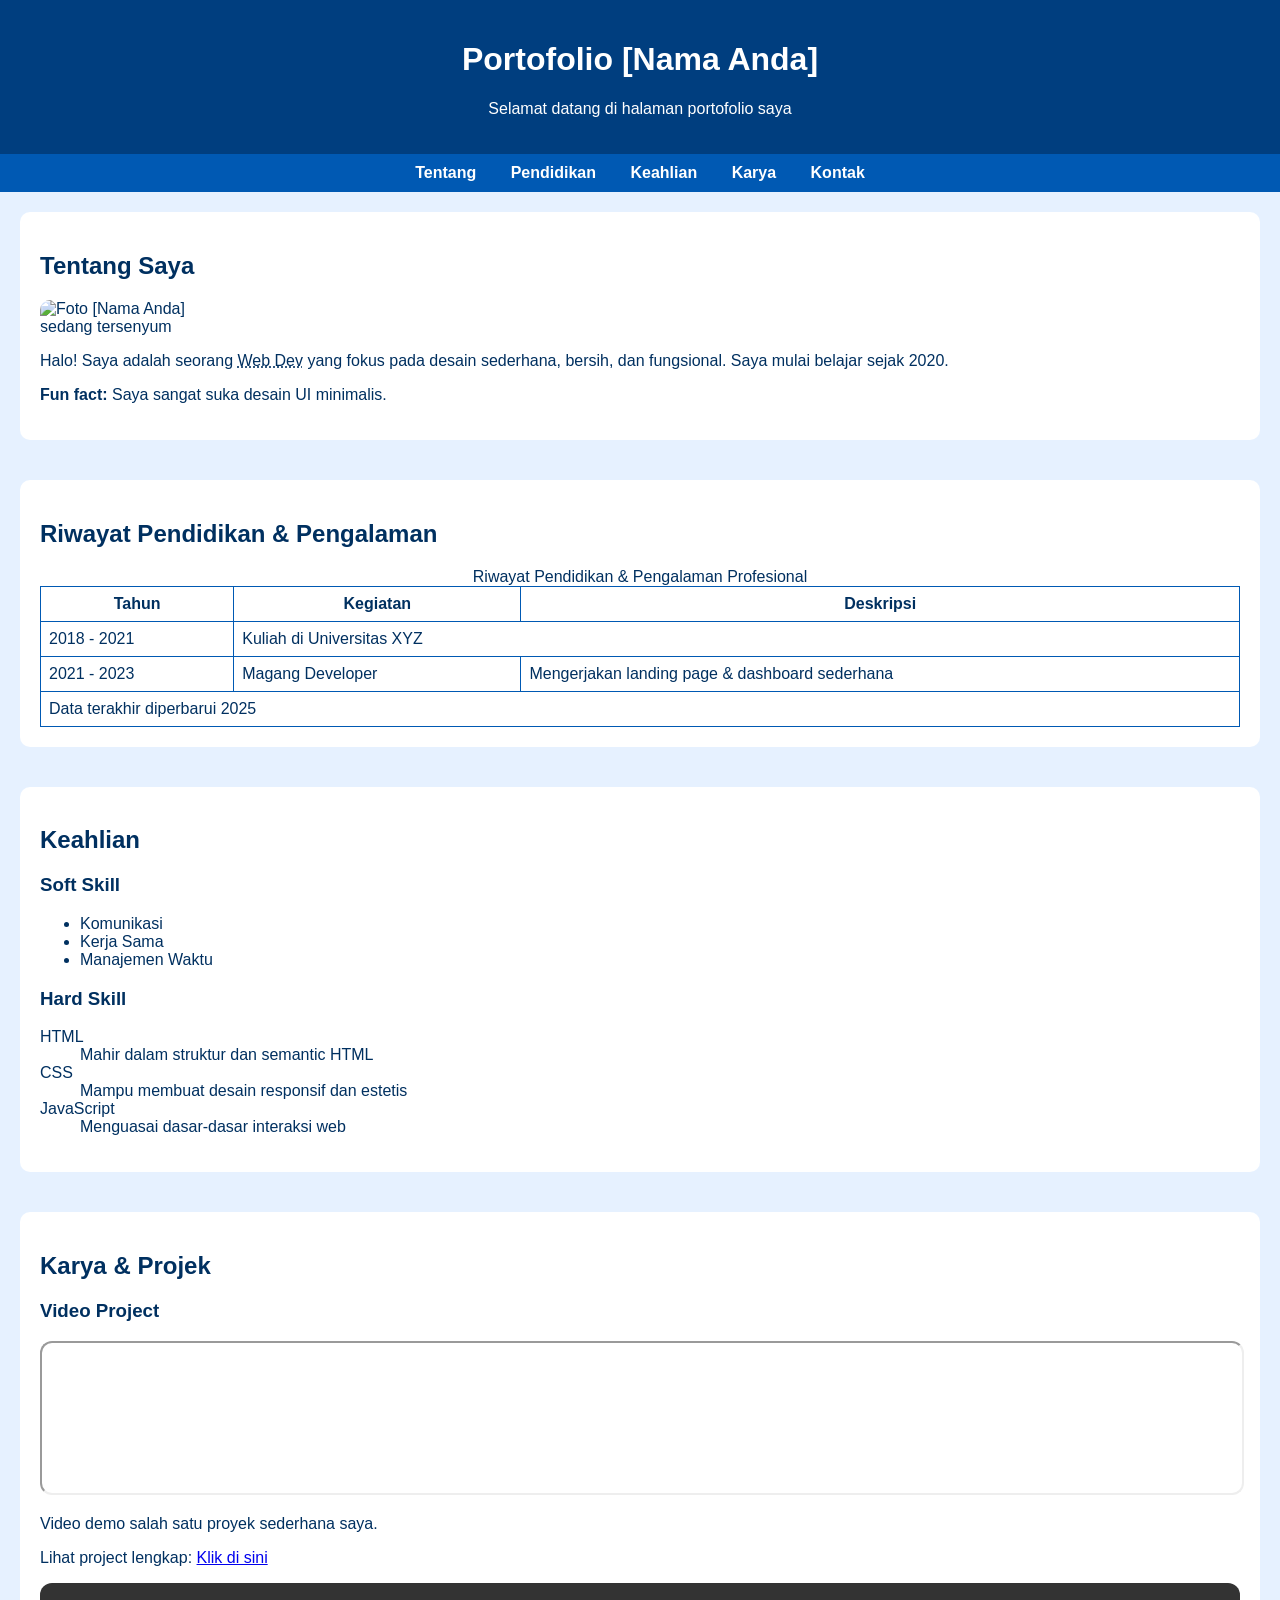
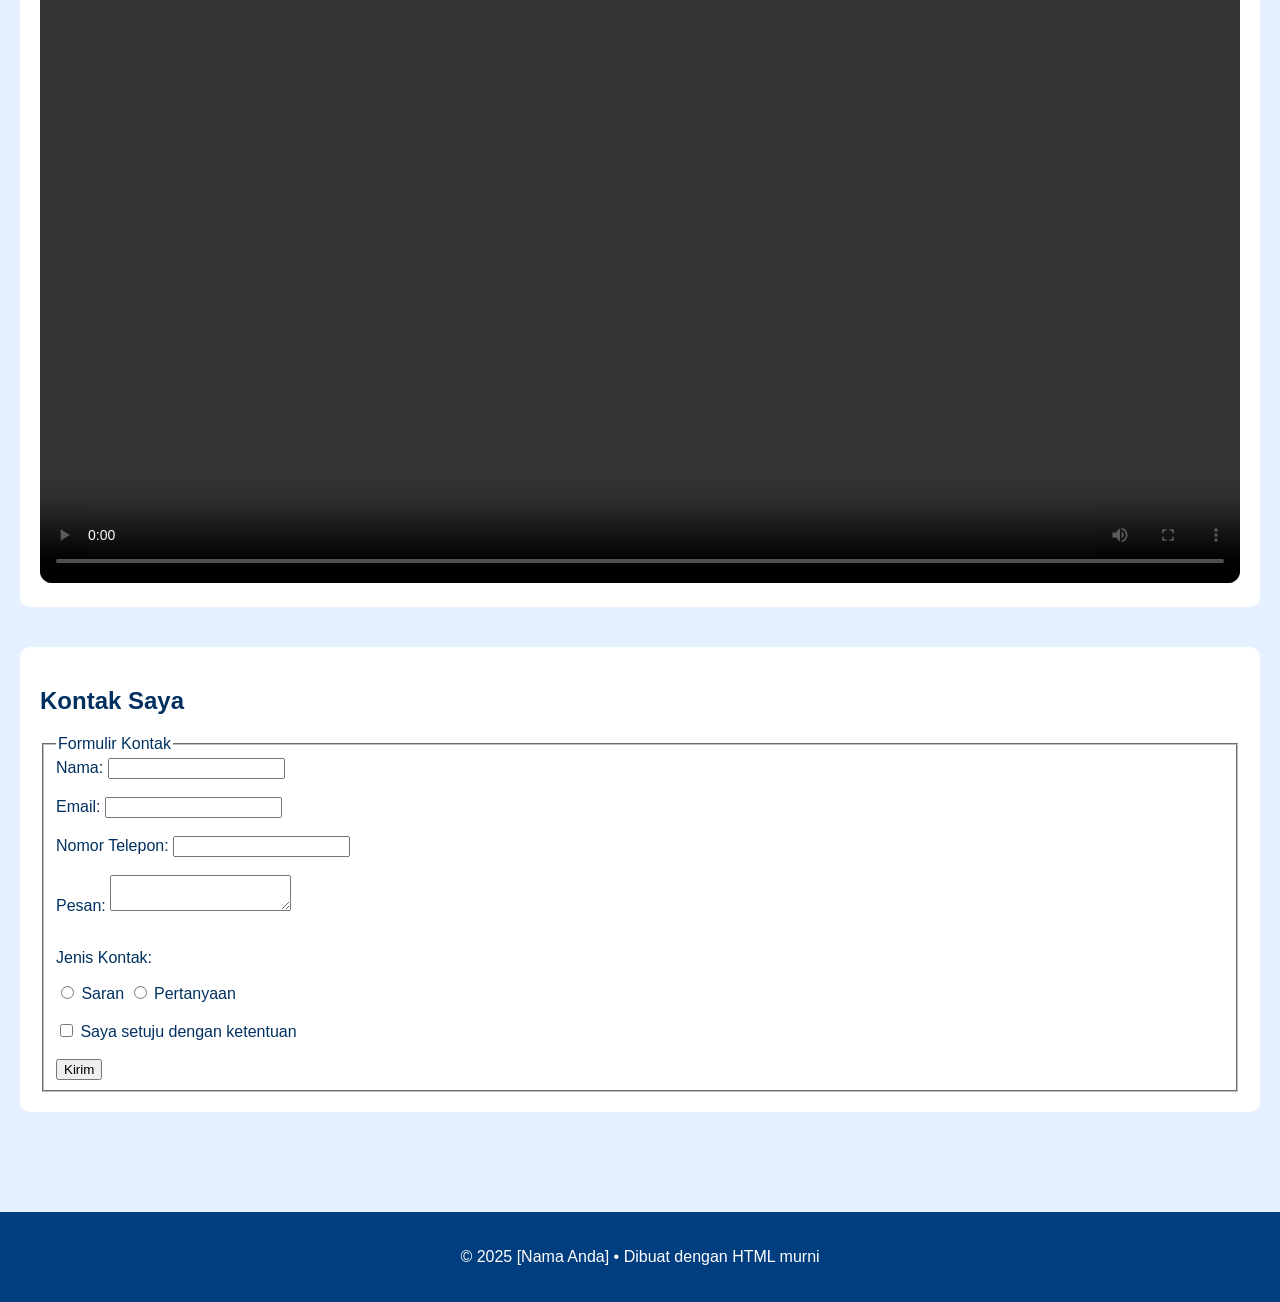
==== index.html @ c222620c "Add files via upload" ====
<!DOCTYPE html>
<html lang="id">

<head>
    <!-- SEO BASIC -->
    <meta charset="UTF-8">
    <meta name="description" content="Portofolio pribadi [Nama Anda] berisi informasi diri, pengalaman, keahlian, dan karya.">
    <meta name="viewport" content="width=device-width, initial-scale=1.0">

    <!-- OPEN GRAPH -->
    <meta property="og:title" content="Portofolio: [Nama Anda]">
    <meta property="og:image" content="lokasi-foto.jpg">

    <title>Portofolio - [Nama Anda]</title>

    <!-- LINK KE CSS -->
    <link rel="stylesheet" href="style.css">
</head>

<body>

    <!-- HEADER -->
    <header>
        <h1 tabindex="0">Portofolio [Nama Anda]</h1>
        <p>Selamat datang di halaman portofolio saya</p>
    </header>

    <!-- NAVIGATION -->
    <nav aria-label="Navigasi utama">
        <a href="#tentang">Tentang</a>
        <a href="#pendidikan">Pendidikan</a>
        <a href="#keahlian">Keahlian</a>
        <a href="#karya">Karya</a>
        <a href="#kontak">Kontak</a>
    </nav>

    <!-- MAIN CONTENT -->
    <main>

        <!-- SECTION TENTANG -->
        <section id="tentang">
            <article>
                <h2>Tentang Saya</h2>
                <img src="foto.jpg" alt="Foto [Nama Anda] sedang tersenyum" />

                <p>
                    Halo! Saya adalah seorang <abbr title="Web Developer">Web Dev</abbr> yang fokus pada desain sederhana,
                    bersih, dan fungsional. Saya mulai belajar sejak 
                    <time datetime="2020-01-01">2020</time>.
                </p>
            </article>

            <aside aria-label="Informasi tambahan tentang saya">
                <p><strong>Fun fact:</strong> Saya sangat suka desain UI minimalis.</p>
            </aside>
        </section>

        <!-- SECTION RIWAYAT PENDIDIKAN -->
        <section id="pendidikan">
            <h2>Riwayat Pendidikan & Pengalaman</h2>

            <table>
                <caption>Riwayat Pendidikan & Pengalaman Profesional</caption>

                <thead>
                    <tr>
                        <th>Tahun</th>
                        <th>Kegiatan</th>
                        <th>Deskripsi</th>
                    </tr>
                </thead>

                <tbody>
                    <tr>
                        <td>2018 - 2021</td>
                        <td colspan="2">Kuliah di Universitas XYZ</td>
                    </tr>
                    <tr>
                        <td>2021 - 2023</td>
                        <td>Magang Developer</td>
                        <td>Mengerjakan landing page & dashboard sederhana</td>
                    </tr>
                </tbody>

                <tfoot>
                    <tr>
                        <td colspan="3">Data terakhir diperbarui 2025</td>
                    </tr>
                </tfoot>
            </table>
        </section>

        <!-- SECTION KEAHLIAN -->
        <section id="keahlian">
            <h2>Keahlian</h2>

            <h3>Soft Skill</h3>
            <ul>
                <li>Komunikasi</li>
                <li>Kerja Sama</li>
                <li>Manajemen Waktu</li>
            </ul>

            <h3>Hard Skill</h3>
            <dl>
                <dt>HTML</dt>
                <dd>Mahir dalam struktur dan semantic HTML</dd>

                <dt>CSS</dt>
                <dd>Mampu membuat desain responsif dan estetis</dd>

                <dt>JavaScript</dt>
                <dd>Menguasai dasar-dasar interaksi web</dd>
            </dl>
        </section>

        <!-- SECTION KARYA -->
        <section id="karya">
            <h2>Karya & Projek</h2>

            <article>
                <h3>Video Project</h3>
                <iframe src="https://www.youtube.com/embed/ScMzIvxBSi4" 
                        title="Video project contoh" 
                        aria-describedby="deskvid"></iframe>
                <p id="deskvid">Video demo salah satu proyek sederhana saya.</p>

                <p>
                    Lihat project lengkap: 
                    <a href="https://contohproject.com" target="_blank">Klik di sini</a>
                </p>
            </article>

            <video controls>
                <source src="demo.mp4" type="video/mp4">
                Browser Anda tidak mendukung video.
            </video>
        </section>

        <!-- SECTION KONTAK -->
        <section id="kontak">
            <h2>Kontak Saya</h2>

            <form>
                <fieldset>
                    <legend>Formulir Kontak</legend>

                    <label>Nama:
                        <input type="text" name="nama" required minlength="3" maxlength="30">
                    </label><br><br>

                    <label>Email:
                        <input type="email" name="email" required>
                    </label><br><br>

                    <label>Nomor Telepon:
                        <input type="tel" name="nomor" required minlength="8" maxlength="15">
                    </label><br><br>

                    <label>Pesan:
                        <textarea name="pesan" required minlength="5"></textarea>
                    </label><br><br>

                    <p>Jenis Kontak:</p>
                    <label>
                        <input type="radio" name="jenis" value="saran" required> Saran
                    </label>
                    <label>
                        <input type="radio" name="jenis" value="pertanyaan"> Pertanyaan
                    </label>
                    <br><br>

                    <label>
                        <input type="checkbox" required>
                        Saya setuju dengan ketentuan
                    </label>
                    <br><br>

                    <button type="submit">Kirim</button>
                </fieldset>
            </form>
        </section>

    </main>

    <!-- FOOTER -->
    <footer>
        <p>© <time datetime="2025">2025</time> [Nama Anda] • Dibuat dengan HTML murni</p>
    </footer>

</body>

</html>
---- style.css ----
/* STYLE TEMA BIRU UTAMA */
body {
    font-family: Arial, sans-serif;
    background: #e6f1ff;
    margin: 0;
    color: #003060;
}

/* HEADER & FOOTER */
header, footer {
    background: #003e7f;
    color: white;
    padding: 20px;
    text-align: center;
}

/* NAVIGATION */
nav {
    background: #0059b3;
    padding: 10px;
    text-align: center;
}

nav a {
    color: white;
    margin: 0 15px;
    font-weight: bold;
    text-decoration: none;
}

/* MAIN SECTION */
main {
    padding: 20px;
}

section {
    margin-bottom: 40px;
    background: white;
    padding: 20px;
    border-radius: 10px;
}

/* IMAGE */
img {
    max-width: 150px;
    border-radius: 10px;
}

/* TABEL */
table {
    width: 100%;
    border-collapse: collapse;
    margin-top: 15px;
}

table, th, td {
    border: 1px solid #0059b3;
}

th, td {
    padding: 8px;
}

/* IFRAME & VIDEO */
iframe, video {
    width: 100%;
    border-radius: 12px;
}

/* FOOTER MARGIN */
footer {
    margin-top: 40px;
}
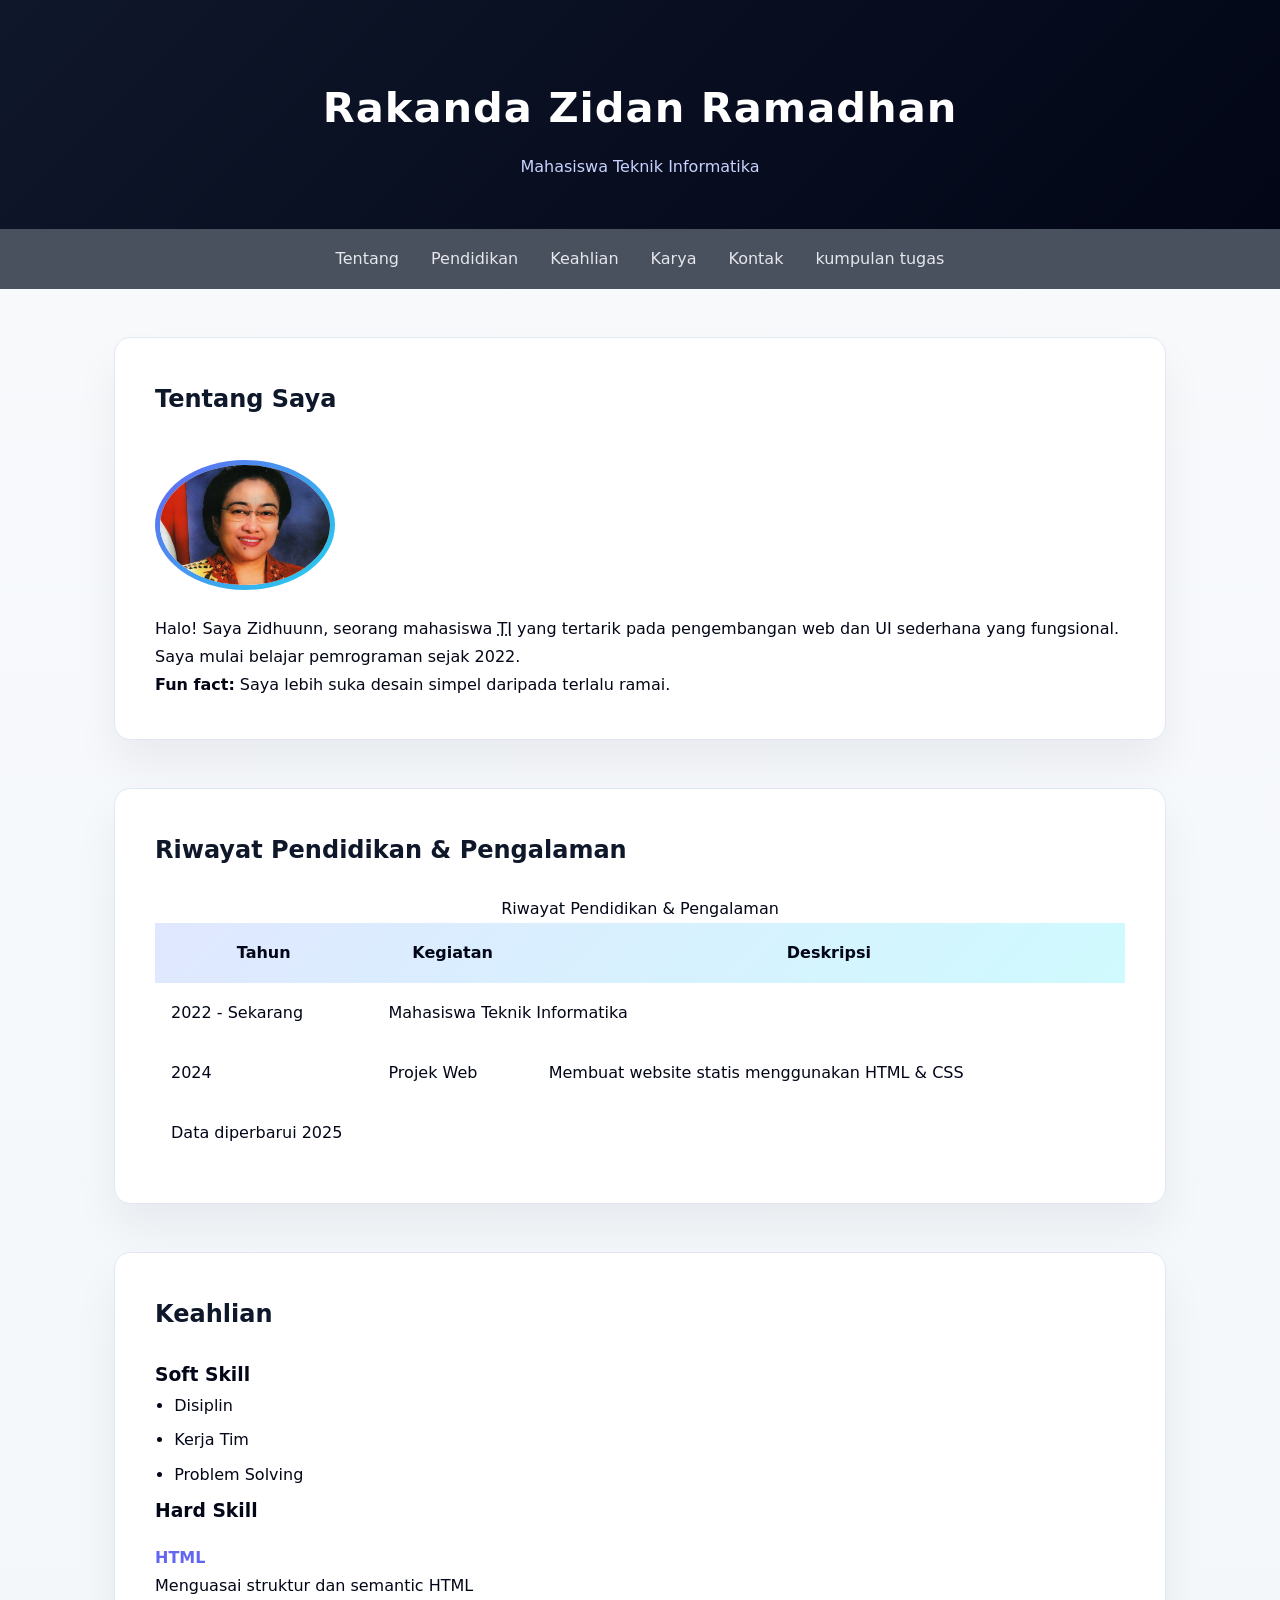
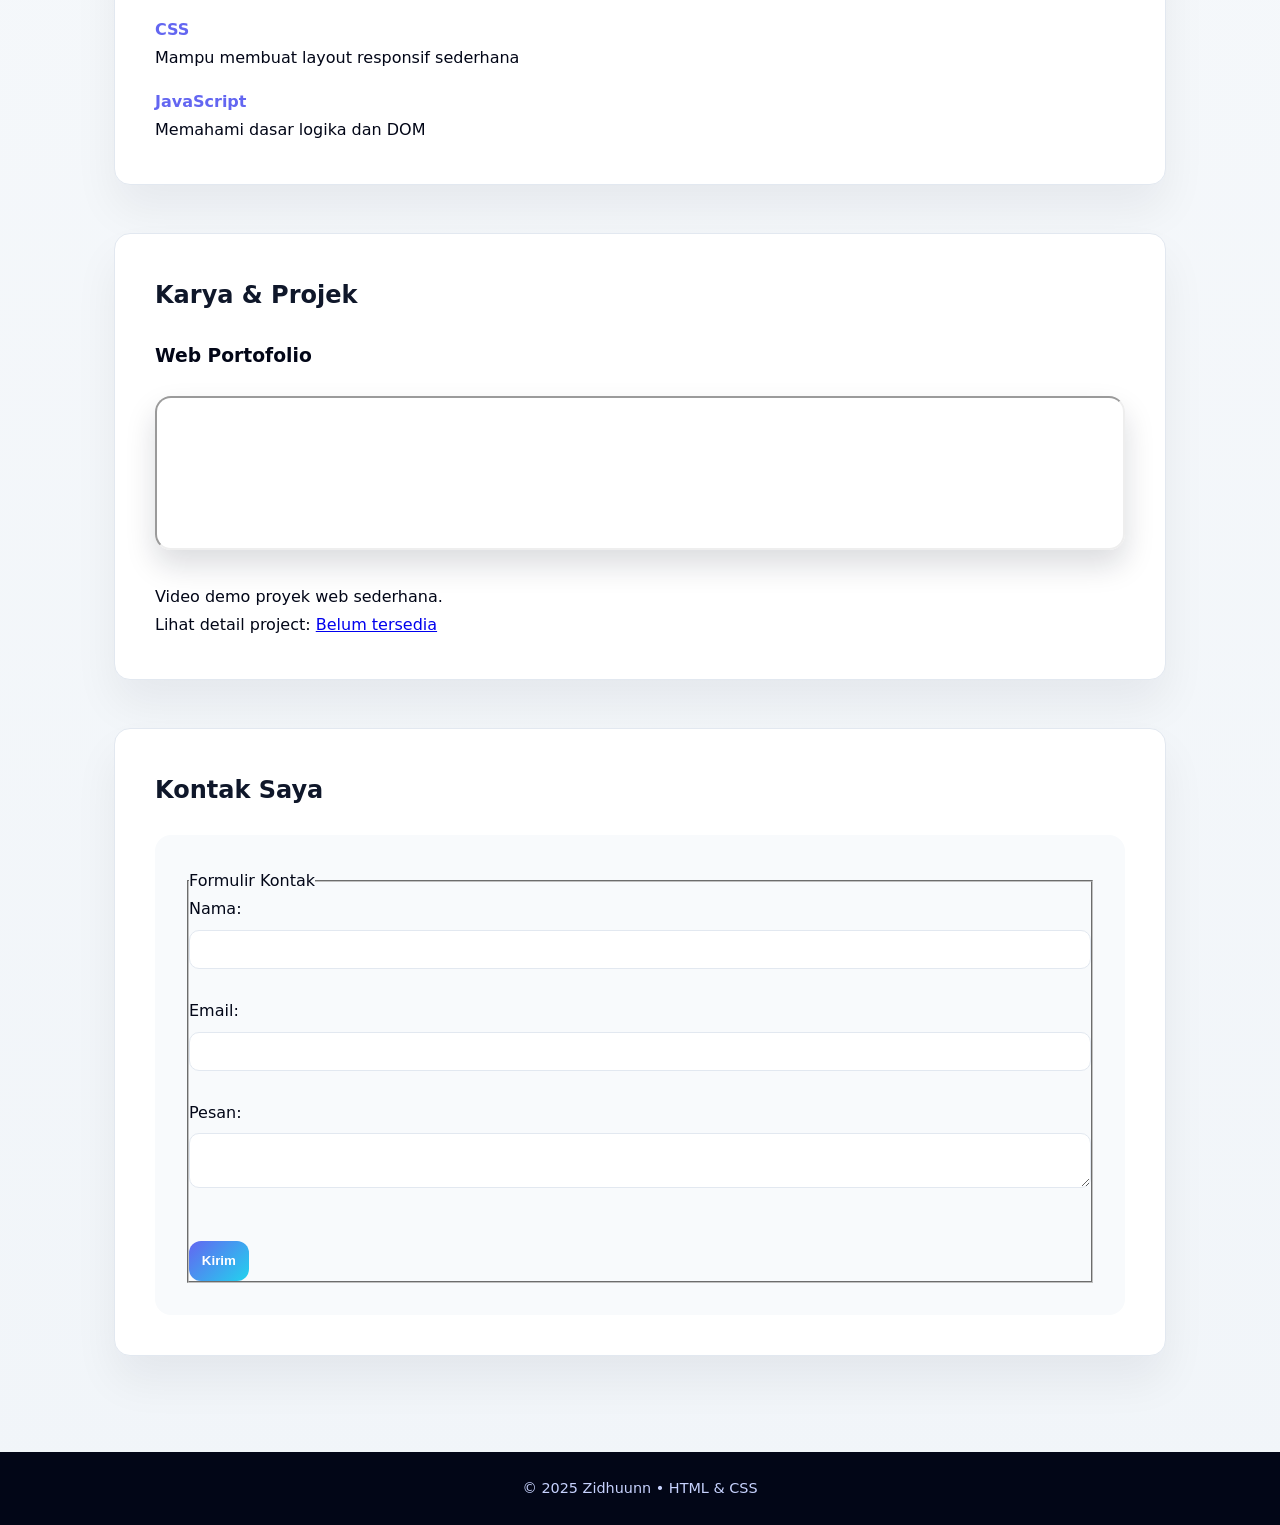
==== commit cb4984d5: "Add files via upload" ====
--- a/index.html
+++ b/index.html
@@ -4,14 +4,14 @@
 <head>
     <!-- SEO BASIC -->
     <meta charset="UTF-8">
-    <meta name="description" content="Portofolio pribadi [Nama Anda] berisi informasi diri, pengalaman, keahlian, dan karya.">
+    <meta name="description" content="Portofolio pribadi Zidhuunn, mahasiswa Teknik Informatika, berisi profil, keahlian, dan karya.">
     <meta name="viewport" content="width=device-width, initial-scale=1.0">
 
     <!-- OPEN GRAPH -->
-    <meta property="og:title" content="Portofolio: [Nama Anda]">
-    <meta property="og:image" content="lokasi-foto.jpg">
+    <meta property="og:title" content="Portofolio: Zidhuunn">
+    <meta property="og:image" content="foto.jpg">
 
-    <title>Portofolio - [Nama Anda]</title>
+    <title>Portofolio - Zidhuunn</title>
 
     <!-- LINK KE CSS -->
     <link rel="stylesheet" href="style.css">
@@ -21,8 +21,8 @@
 
     <!-- HEADER -->
     <header>
-        <h1 tabindex="0">Portofolio [Nama Anda]</h1>
-        <p>Selamat datang di halaman portofolio saya</p>
+        <h1 tabindex="0">Rakanda Zidan Ramadhan</h1>
+        <p>Mahasiswa Teknik Informatika</p>
     </header>
 
     <!-- NAVIGATION -->
@@ -32,6 +32,7 @@
         <a href="#keahlian">Keahlian</a>
         <a href="#karya">Karya</a>
         <a href="#kontak">Kontak</a>
+        <a href="kumpulan tugas/kumpulan tugas.html">kumpulan tugas</a>
     </nav>
 
     <!-- MAIN CONTENT -->
@@ -41,17 +42,18 @@
         <section id="tentang">
             <article>
                 <h2>Tentang Saya</h2>
-                <img src="foto.jpg" alt="Foto [Nama Anda] sedang tersenyum" />
+                <img src="profile.webp" alt="Foto Zidhuunn" />
 
                 <p>
-                    Halo! Saya adalah seorang <abbr title="Web Developer">Web Dev</abbr> yang fokus pada desain sederhana,
-                    bersih, dan fungsional. Saya mulai belajar sejak 
-                    <time datetime="2020-01-01">2020</time>.
+                    Halo! Saya Zidhuunn, seorang mahasiswa <abbr title="Teknik Informatika">TI</abbr> 
+                    yang tertarik pada pengembangan web dan UI sederhana yang fungsional.
+                    Saya mulai belajar pemrograman sejak 
+                    <time datetime="2022-01-01">2022</time>.
                 </p>
             </article>
 
             <aside aria-label="Informasi tambahan tentang saya">
-                <p><strong>Fun fact:</strong> Saya sangat suka desain UI minimalis.</p>
+                <p><strong>Fun fact:</strong> Saya lebih suka desain simpel daripada terlalu ramai.</p>
             </aside>
         </section>
 
@@ -60,7 +62,7 @@
             <h2>Riwayat Pendidikan & Pengalaman</h2>
 
             <table>
-                <caption>Riwayat Pendidikan & Pengalaman Profesional</caption>
+                <caption>Riwayat Pendidikan & Pengalaman</caption>
 
                 <thead>
                     <tr>
@@ -72,19 +74,19 @@
 
                 <tbody>
                     <tr>
-                        <td>2018 - 2021</td>
-                        <td colspan="2">Kuliah di Universitas XYZ</td>
+                        <td>2022 - Sekarang</td>
+                        <td colspan="2">Mahasiswa Teknik Informatika</td>
                     </tr>
                     <tr>
-                        <td>2021 - 2023</td>
-                        <td>Magang Developer</td>
-                        <td>Mengerjakan landing page & dashboard sederhana</td>
+                        <td>2024</td>
+                        <td>Projek Web</td>
+                        <td>Membuat website statis menggunakan HTML & CSS</td>
                     </tr>
                 </tbody>
 
                 <tfoot>
                     <tr>
-                        <td colspan="3">Data terakhir diperbarui 2025</td>
+                        <td colspan="3">Data diperbarui 2025</td>
                     </tr>
                 </tfoot>
             </table>
@@ -96,21 +98,21 @@
 
             <h3>Soft Skill</h3>
             <ul>
-                <li>Komunikasi</li>
-                <li>Kerja Sama</li>
-                <li>Manajemen Waktu</li>
+                <li>Disiplin</li>
+                <li>Kerja Tim</li>
+                <li>Problem Solving</li>
             </ul>
 
             <h3>Hard Skill</h3>
             <dl>
                 <dt>HTML</dt>
-                <dd>Mahir dalam struktur dan semantic HTML</dd>
+                <dd>Menguasai struktur dan semantic HTML</dd>
 
                 <dt>CSS</dt>
-                <dd>Mampu membuat desain responsif dan estetis</dd>
+                <dd>Mampu membuat layout responsif sederhana</dd>
 
                 <dt>JavaScript</dt>
-                <dd>Menguasai dasar-dasar interaksi web</dd>
+                <dd>Memahami dasar logika dan DOM</dd>
             </dl>
         </section>
 
@@ -119,22 +121,20 @@
             <h2>Karya & Projek</h2>
 
             <article>
-                <h3>Video Project</h3>
-                <iframe src="https://www.youtube.com/embed/ScMzIvxBSi4" 
-                        title="Video project contoh" 
-                        aria-describedby="deskvid"></iframe>
-                <p id="deskvid">Video demo salah satu proyek sederhana saya.</p>
+                <h3>Web Portofolio</h3>
+                <iframe 
+                    src="https://www.youtube.com/embed/ScMzIvxBSi4" 
+                    title="Video demo project"
+                    aria-describedby="deskvid">
+                </iframe>
+
+                <p id="deskvid">Video demo proyek web sederhana.</p>
 
                 <p>
-                    Lihat project lengkap: 
-                    <a href="https://contohproject.com" target="_blank">Klik di sini</a>
+                    Lihat detail project: 
+                    <a href="#" target="_blank">Belum tersedia</a>
                 </p>
             </article>
-
-            <video controls>
-                <source src="demo.mp4" type="video/mp4">
-                Browser Anda tidak mendukung video.
-            </video>
         </section>
 
         <!-- SECTION KONTAK -->
@@ -146,35 +146,16 @@
                     <legend>Formulir Kontak</legend>
 
                     <label>Nama:
-                        <input type="text" name="nama" required minlength="3" maxlength="30">
+                        <input type="text" name="nama" required>
                     </label><br><br>
 
                     <label>Email:
                         <input type="email" name="email" required>
                     </label><br><br>
 
-                    <label>Nomor Telepon:
-                        <input type="tel" name="nomor" required minlength="8" maxlength="15">
+                    <label>Pesan:
+                        <textarea name="pesan" required></textarea>
                     </label><br><br>
-
-                    <label>Pesan:
-                        <textarea name="pesan" required minlength="5"></textarea>
-                    </label><br><br>
-
-                    <p>Jenis Kontak:</p>
-                    <label>
-                        <input type="radio" name="jenis" value="saran" required> Saran
-                    </label>
-                    <label>
-                        <input type="radio" name="jenis" value="pertanyaan"> Pertanyaan
-                    </label>
-                    <br><br>
-
-                    <label>
-                        <input type="checkbox" required>
-                        Saya setuju dengan ketentuan
-                    </label>
-                    <br><br>
 
                     <button type="submit">Kirim</button>
                 </fieldset>
@@ -185,9 +166,8 @@
 
     <!-- FOOTER -->
     <footer>
-        <p>© <time datetime="2025">2025</time> [Nama Anda] • Dibuat dengan HTML murni</p>
+        <p>© <time datetime="2025">2025</time> Zidhuunn • HTML & CSS</p>
     </footer>
 
 </body>
-
 </html>
--- a/style.css
+++ b/style.css
@@ -1,73 +1,254 @@
-/* STYLE TEMA BIRU UTAMA */
+/* =====================
+   MODERN COLOR SYSTEM
+===================== */
+:root {
+    --primary: #6366f1;      /* Indigo modern */
+    --secondary: #0f172a;    /* Slate dark */
+    --accent: #22d3ee;       /* Cyan soft */
+    --bg-main: #f1f5f9;      /* Light slate */
+    --bg-card: #ffffff;
+    --text-main: #020617;
+    --text-muted: #64748b;
+    --border-soft: #e2e8f0;
+    --radius: 16px;
+    --transition: 0.35s cubic-bezier(.4,0,.2,1);
+}
+
+/* =====================
+   RESET
+===================== */
+* {
+    margin: 0;
+    padding: 0;
+    box-sizing: border-box;
+}
+
+/* =====================
+   BODY
+===================== */
 body {
-    font-family: Arial, sans-serif;
-    background: #e6f1ff;
-    margin: 0;
-    color: #003060;
-}
-
-/* HEADER & FOOTER */
-header, footer {
-    background: #003e7f;
+    font-family: "Inter", system-ui, sans-serif;
+    background: linear-gradient(180deg, #f8fafc, var(--bg-main));
+    color: var(--text-main);
+    line-height: 1.75;
+}
+
+/* =====================
+   HEADER
+===================== */
+header {
+    background: linear-gradient(135deg, var(--secondary), #020617);
     color: white;
-    padding: 20px;
     text-align: center;
-}
-
-/* NAVIGATION */
+    padding: 4.5rem 1.5rem 3rem;
+}
+
+header h1 {
+    font-size: 2.6rem;
+    font-weight: 700;
+    letter-spacing: 1px;
+}
+
+header p {
+    margin-top: 0.5rem;
+    color: #c7d2fe;
+}
+
+/* =====================
+   NAVBAR
+===================== */
 nav {
-    background: #0059b3;
-    padding: 10px;
+    position: sticky;
+    top: 0;
+    z-index: 100;
+    background: rgba(15, 23, 42, 0.75);
+    backdrop-filter: blur(12px);
+    display: flex;
+    justify-content: center;
+    gap: 2rem;
+    padding: 1rem;
+}
+
+nav a {
+    color: #e5e7eb;
+    text-decoration: none;
+    font-weight: 500;
+    position: relative;
+    transition: var(--transition);
+}
+
+nav a::after {
+    content: "";
+    position: absolute;
+    left: 0;
+    bottom: -6px;
+    width: 0;
+    height: 2px;
+    background: linear-gradient(90deg, var(--primary), var(--accent));
+    transition: var(--transition);
+}
+
+nav a:hover {
+    color: var(--accent);
+}
+
+nav a:hover::after {
+    width: 100%;
+}
+
+/* =====================
+   MAIN
+===================== */
+main {
+    max-width: 1100px;
+    margin: auto;
+    padding: 3rem 1.5rem;
+}
+
+/* =====================
+   SECTION CARD
+===================== */
+section {
+    background: var(--bg-card);
+    border-radius: var(--radius);
+    padding: 2.5rem;
+    margin-bottom: 3rem;
+    border: 1px solid var(--border-soft);
+    box-shadow: 0 25px 45px rgba(15, 23, 42, 0.06);
+    transition: var(--transition);
+}
+
+section:hover {
+    transform: translateY(-6px);
+    box-shadow: 0 35px 60px rgba(15, 23, 42, 0.12);
+}
+
+section h2 {
+    color: var(--secondary);
+    margin-bottom: 1.5rem;
+}
+
+/* =====================
+   PROFILE IMAGE
+===================== */
+img {
+    width: 180px;
+    border-radius: 50%;
+    margin: 1rem 0;
+    border: 5px solid transparent;
+    background:
+        linear-gradient(white, white) padding-box,
+        linear-gradient(135deg, var(--primary), var(--accent)) border-box;
+    transition: var(--transition);
+}
+
+img:hover {
+    transform: scale(1.07) rotate(1deg);
+}
+
+/* =====================
+   TABLE
+===================== */
+table {
+    width: 100%;
+    border-collapse: collapse;
+    border-radius: var(--radius);
+    overflow: hidden;
+    margin-top: 1rem;
+}
+
+thead {
+    background: linear-gradient(135deg, #e0e7ff, #cffafe);
+}
+
+th, td {
+    padding: 1rem;
+}
+
+tbody tr {
+    transition: var(--transition);
+}
+
+tbody tr:hover {
+    background: #f8fafc;
+}
+
+/* =====================
+   LIST & SKILLS
+===================== */
+ul li {
+    margin-left: 1.2rem;
+    margin-bottom: 0.4rem;
+}
+
+dl dt {
+    margin-top: 1rem;
+    font-weight: 600;
+    color: var(--primary);
+}
+
+/* =====================
+   MEDIA
+===================== */
+iframe, video {
+    width: 100%;
+    border-radius: var(--radius);
+    margin: 1.5rem 0;
+    box-shadow: 0 15px 30px rgba(15, 23, 42, 0.15);
+}
+
+/* =====================
+   FORM
+===================== */
+form {
+    background: #f8fafc;
+    padding: 2rem;
+    border-radius: var(--radius);
+}
+
+input, textarea {
+    width: 100%;
+    padding: 0.7rem;
+    margin-top: 0.4rem;
+    border-radius: 10px;
+    border: 1px solid var(--border-soft);
+    transition: var(--transition);
+}
+
+input:focus,
+textarea:focus {
+    outline: none;
+    border-color: var(--primary);
+    box-shadow: 0 0 0 3px rgba(99, 102, 241, 0.25);
+}
+
+/* =====================
+   BUTTON
+===================== */
+button {
+    margin-top: 1rem;
+    padding: 0.8rem;
+    border-radius: 12px;
+    border: none;
+    background: linear-gradient(135deg, var(--primary), var(--accent));
+    color: white;
+    font-weight: 600;
+    cursor: pointer;
+    transition: var(--transition);
+}
+
+button:hover {
+    transform: translateY(-3px);
+    box-shadow: 0 20px 35px rgba(34, 211, 238, 0.45);
+}
+
+/* =====================
+   FOOTER
+===================== */
+footer {
     text-align: center;
-}
-
-nav a {
-    color: white;
-    margin: 0 15px;
-    font-weight: bold;
-    text-decoration: none;
-}
-
-/* MAIN SECTION */
-main {
-    padding: 20px;
-}
-
-section {
-    margin-bottom: 40px;
-    background: white;
-    padding: 20px;
-    border-radius: 10px;
-}
-
-/* IMAGE */
-img {
-    max-width: 150px;
-    border-radius: 10px;
-}
-
-/* TABEL */
-table {
-    width: 100%;
-    border-collapse: collapse;
-    margin-top: 15px;
-}
-
-table, th, td {
-    border: 1px solid #0059b3;
-}
-
-th, td {
-    padding: 8px;
-}
-
-/* IFRAME & VIDEO */
-iframe, video {
-    width: 100%;
-    border-radius: 12px;
-}
-
-/* FOOTER MARGIN */
-footer {
-    margin-top: 40px;
-}
+    padding: 1.5rem;
+    background: #020617;
+    color: #c7d2fe;
+    font-size: 0.9rem;
+}
